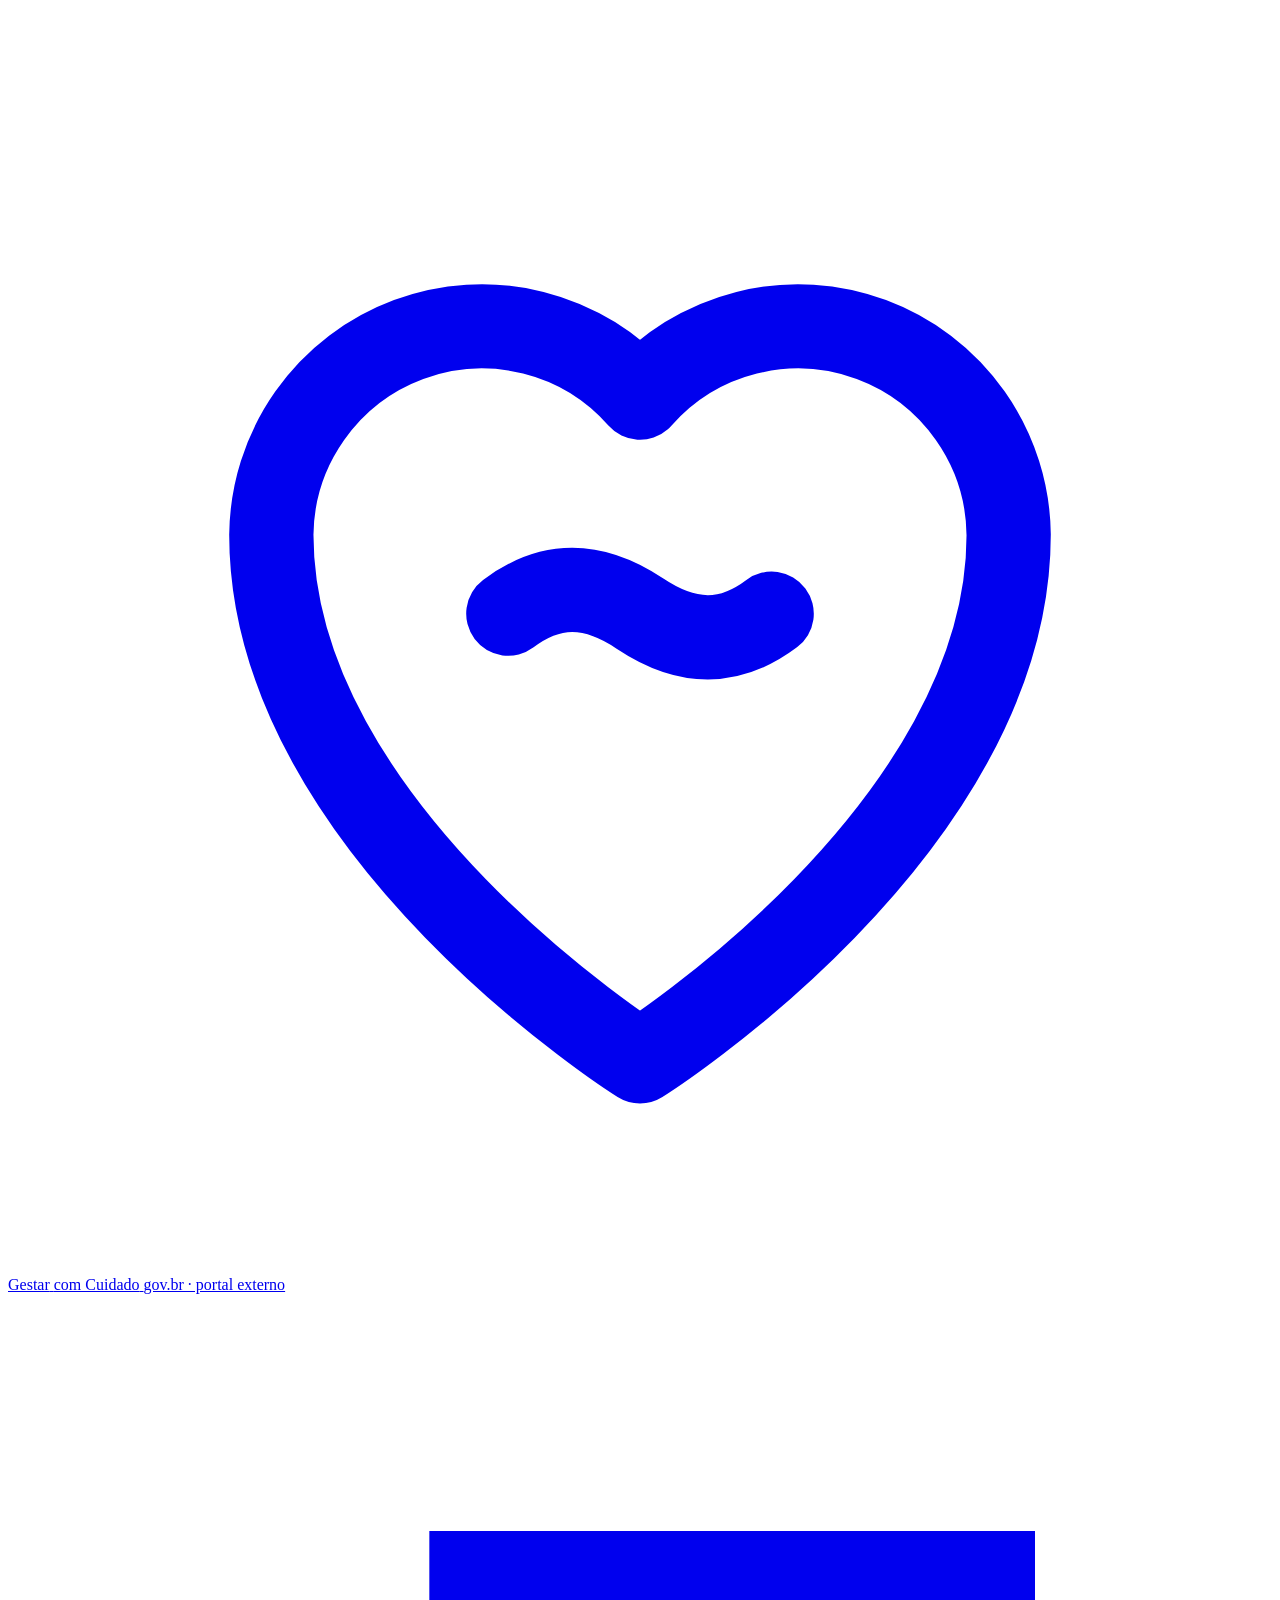
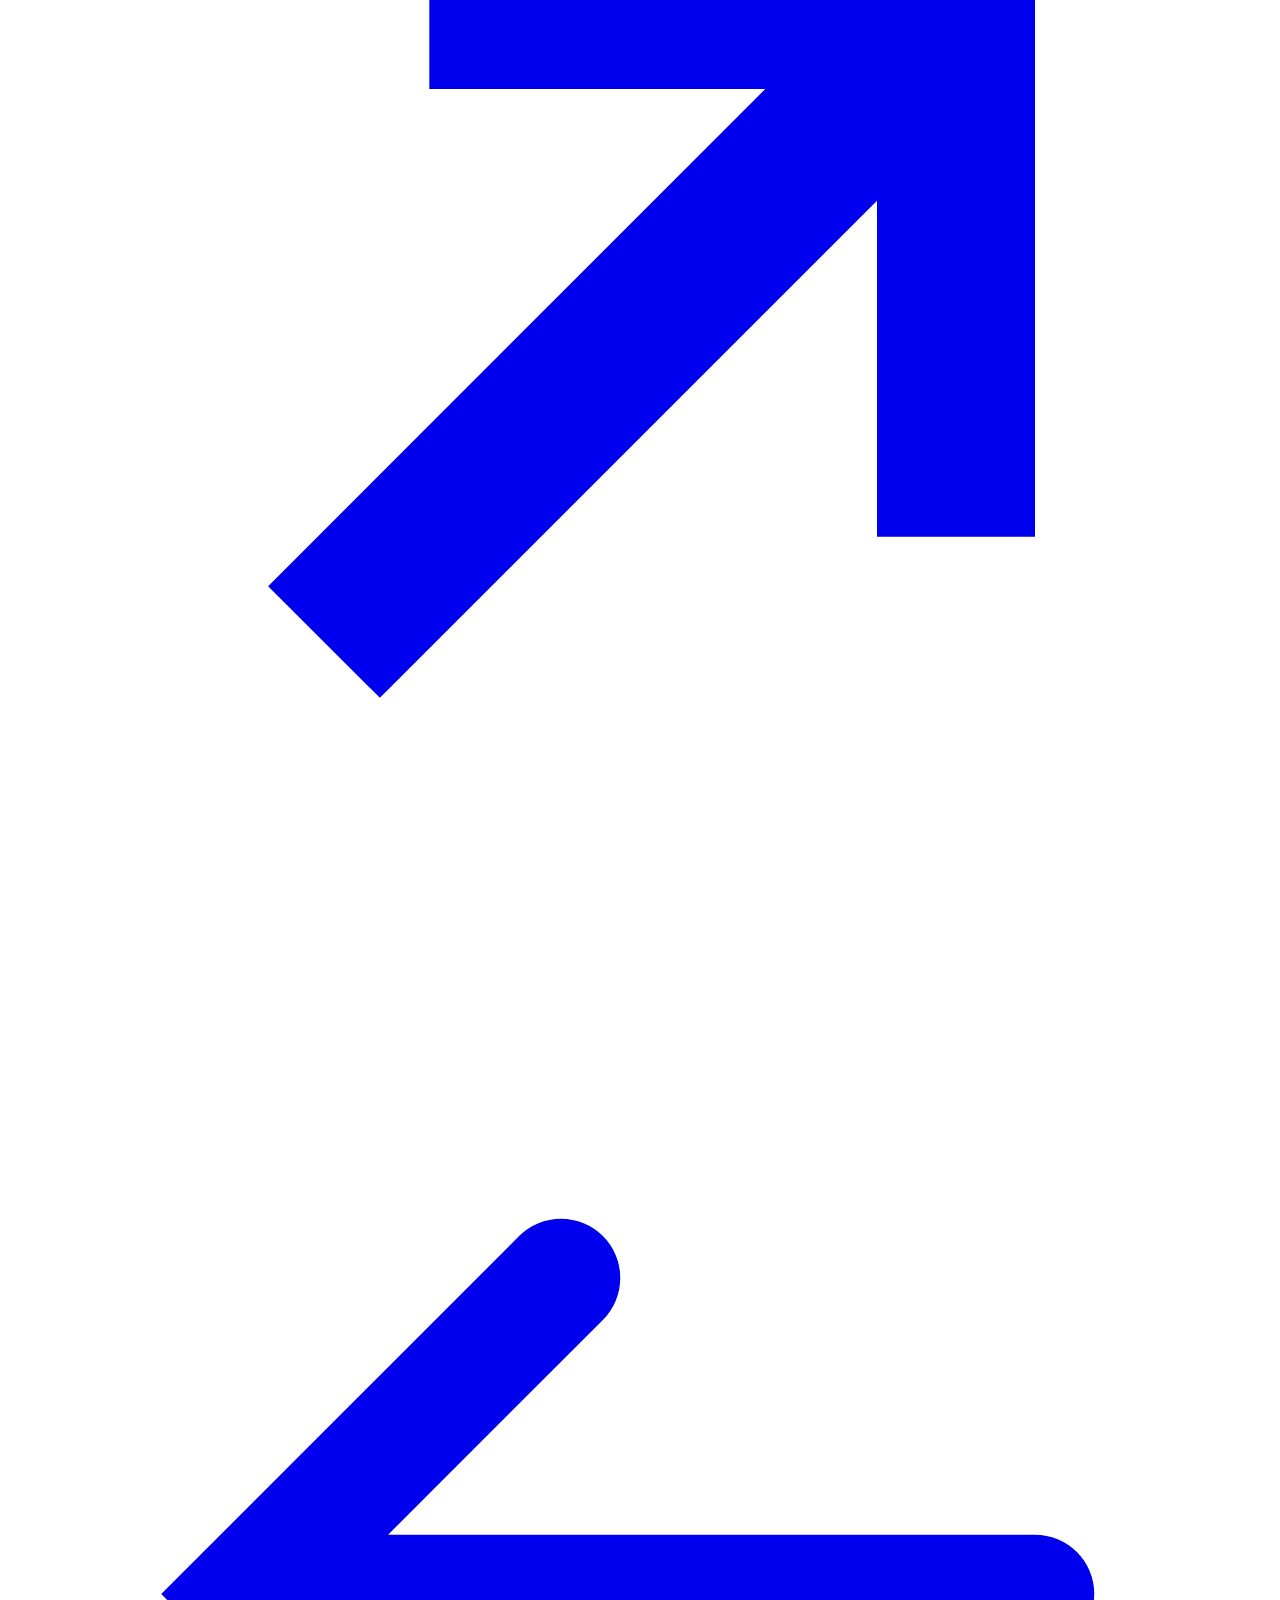
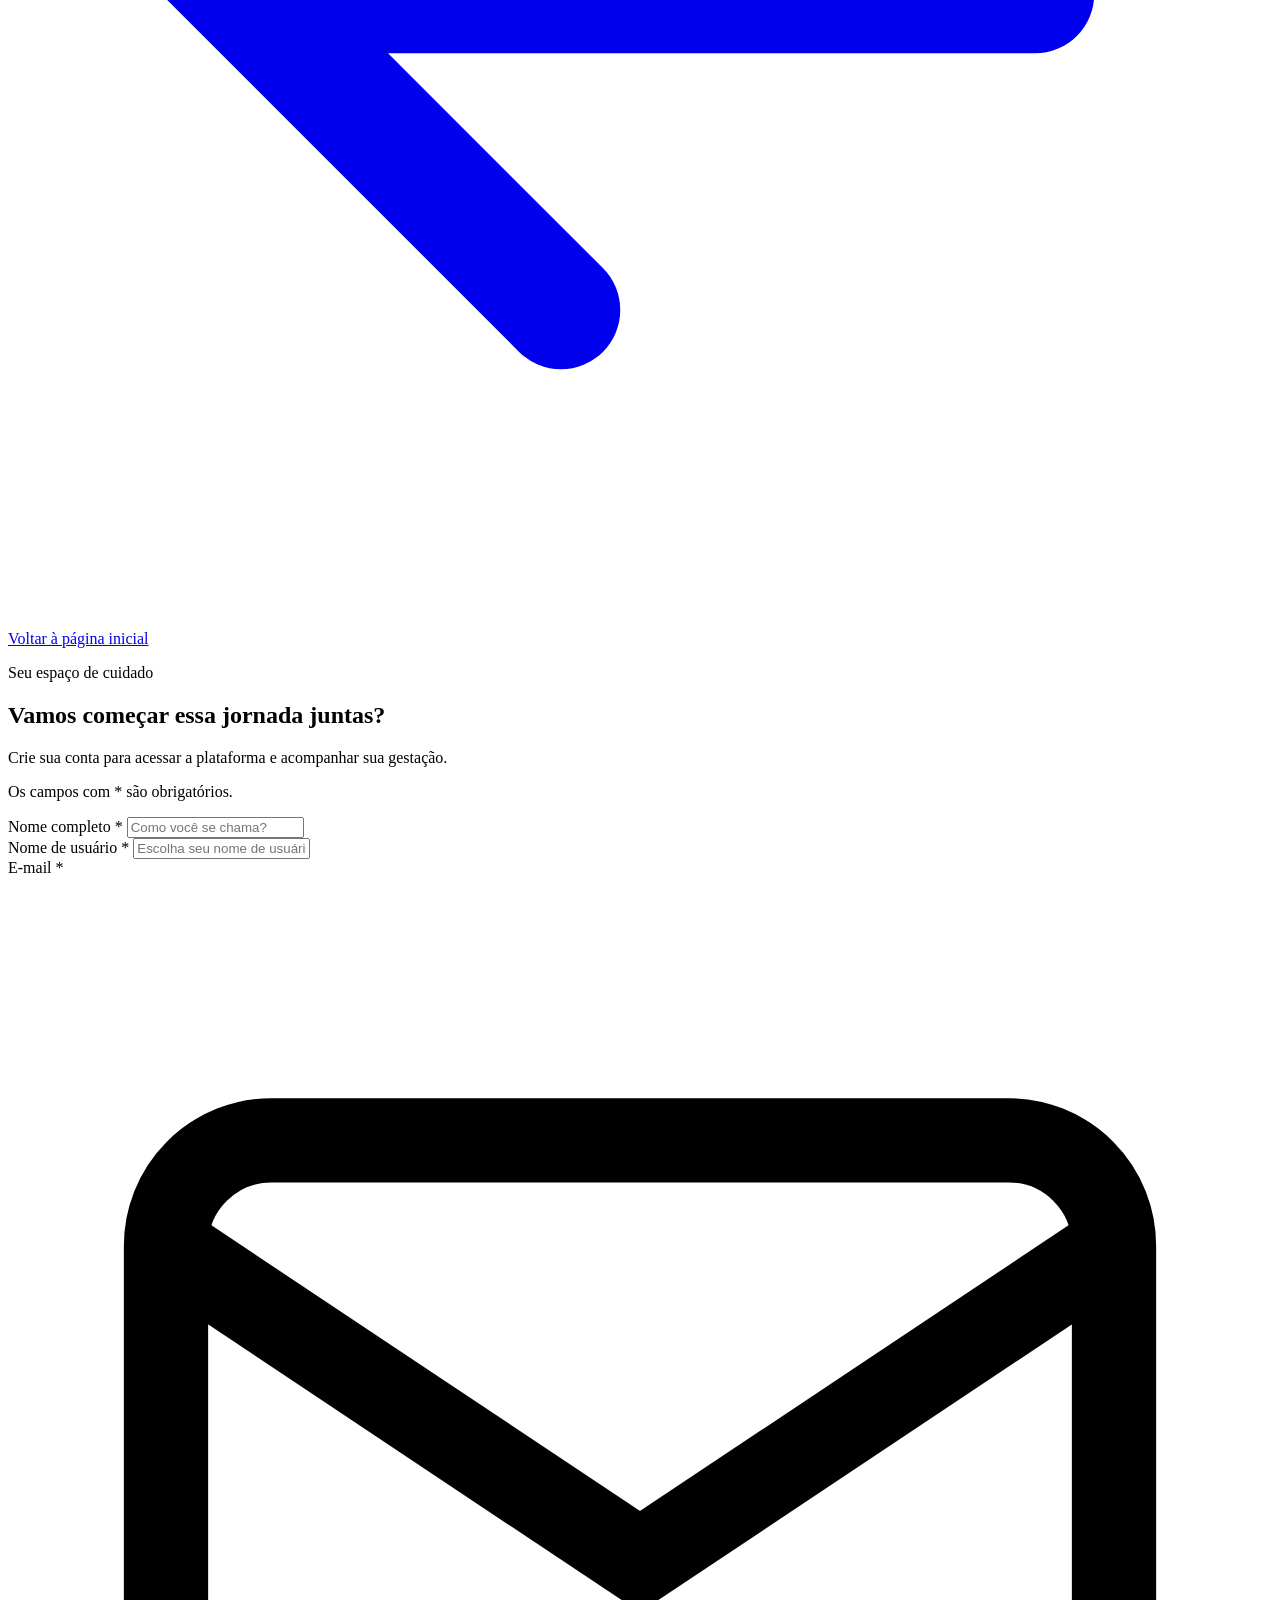
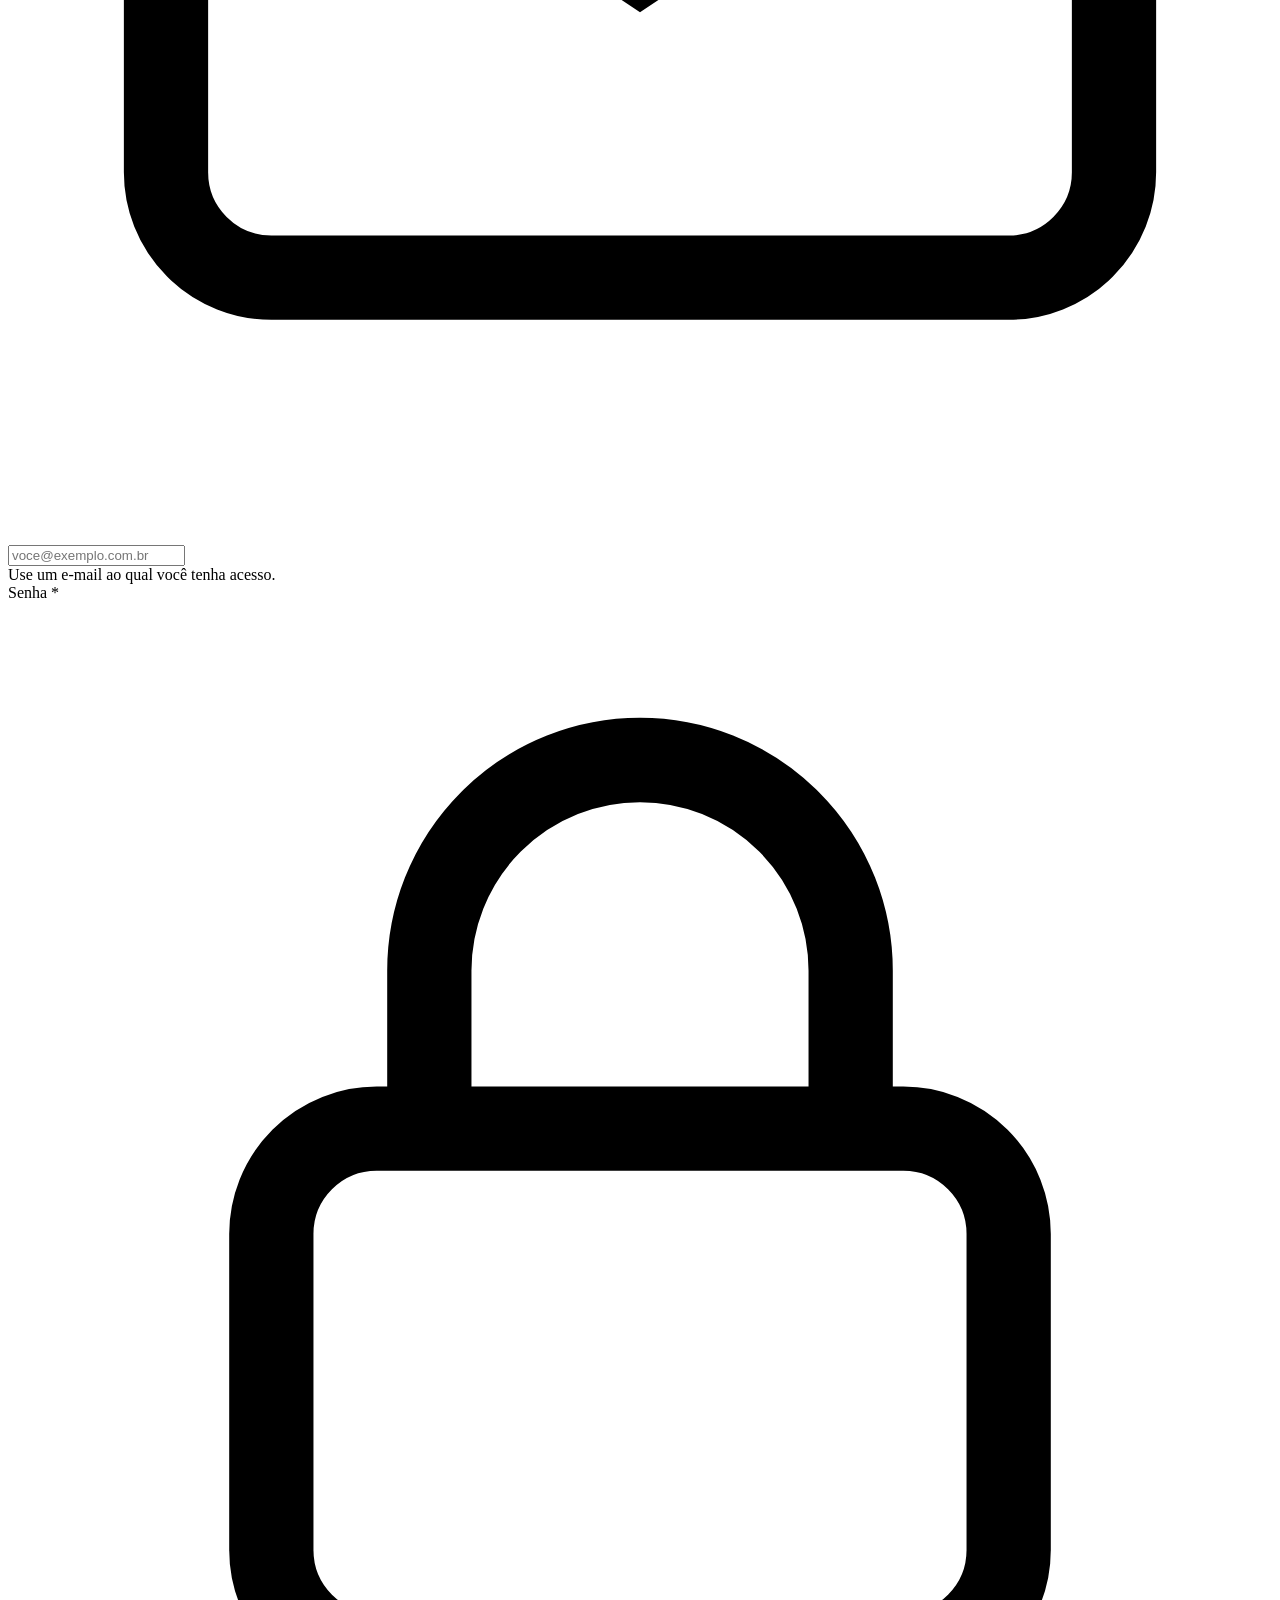
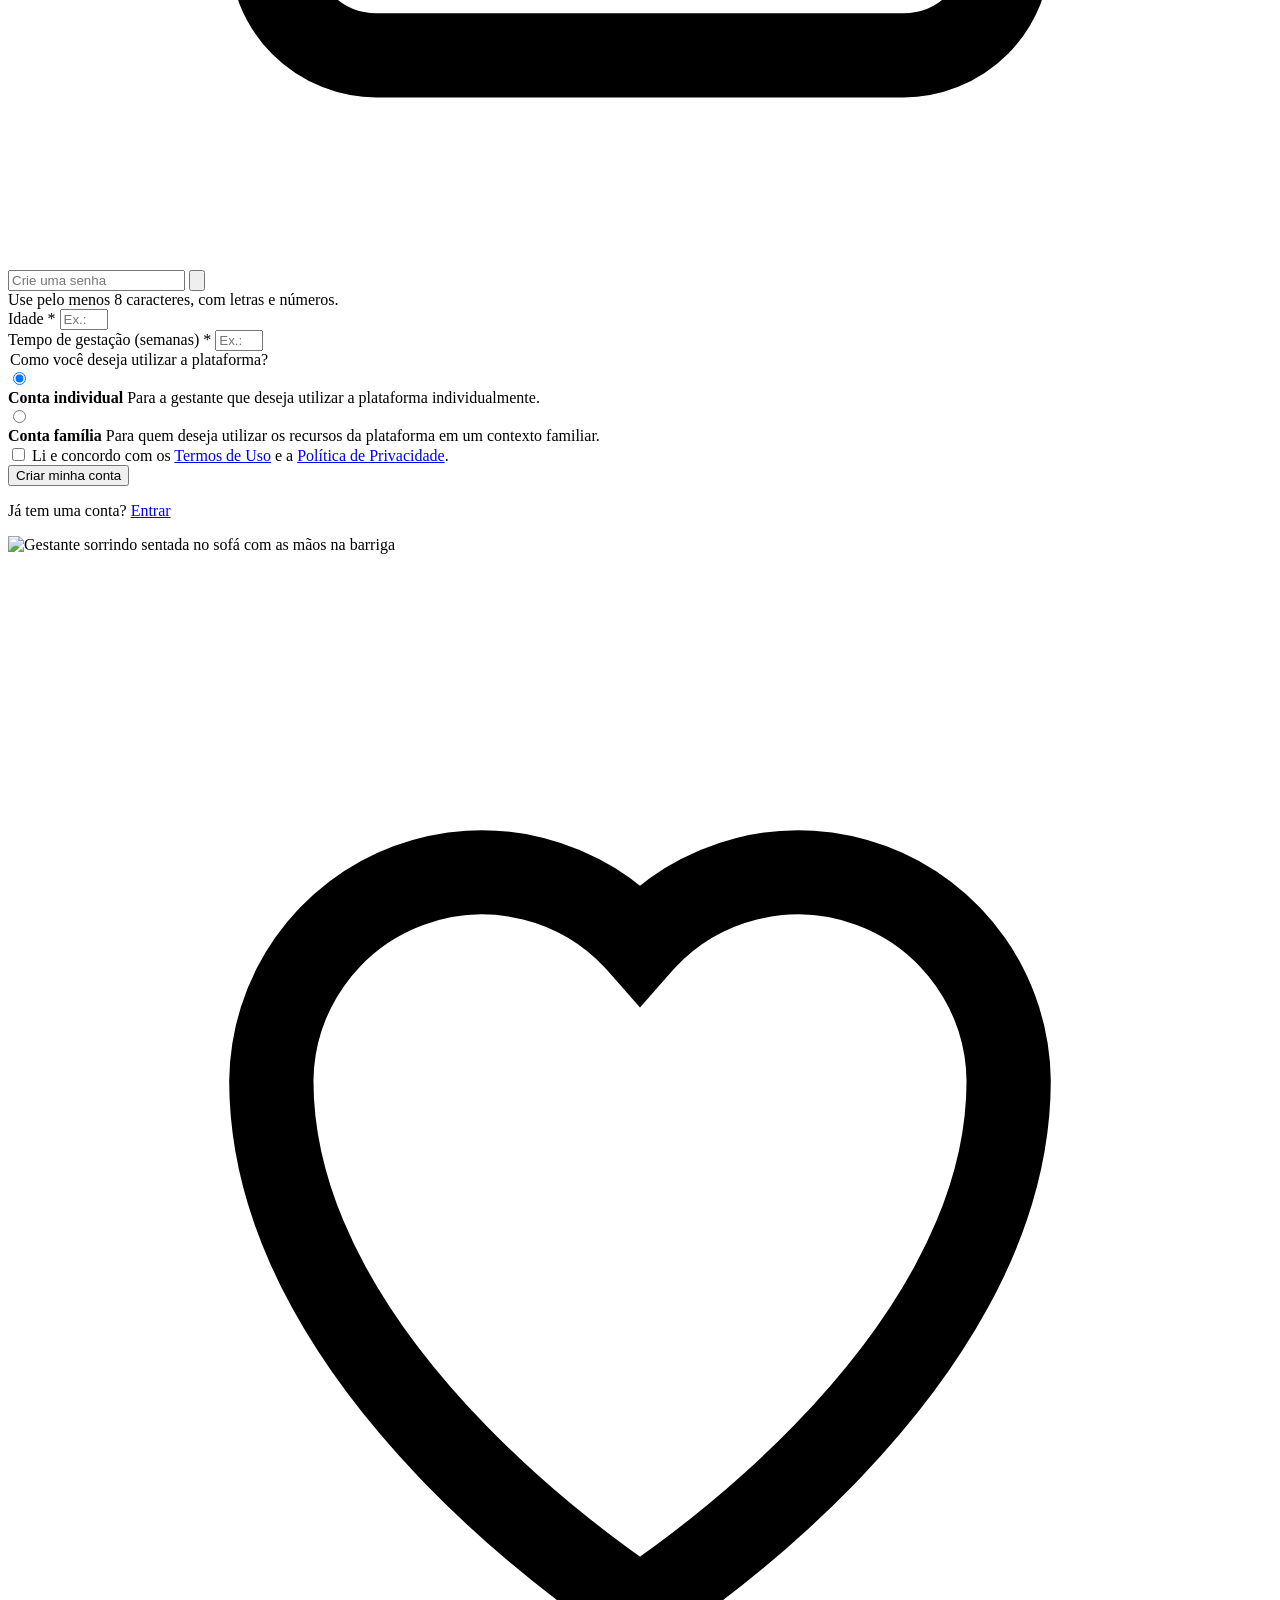
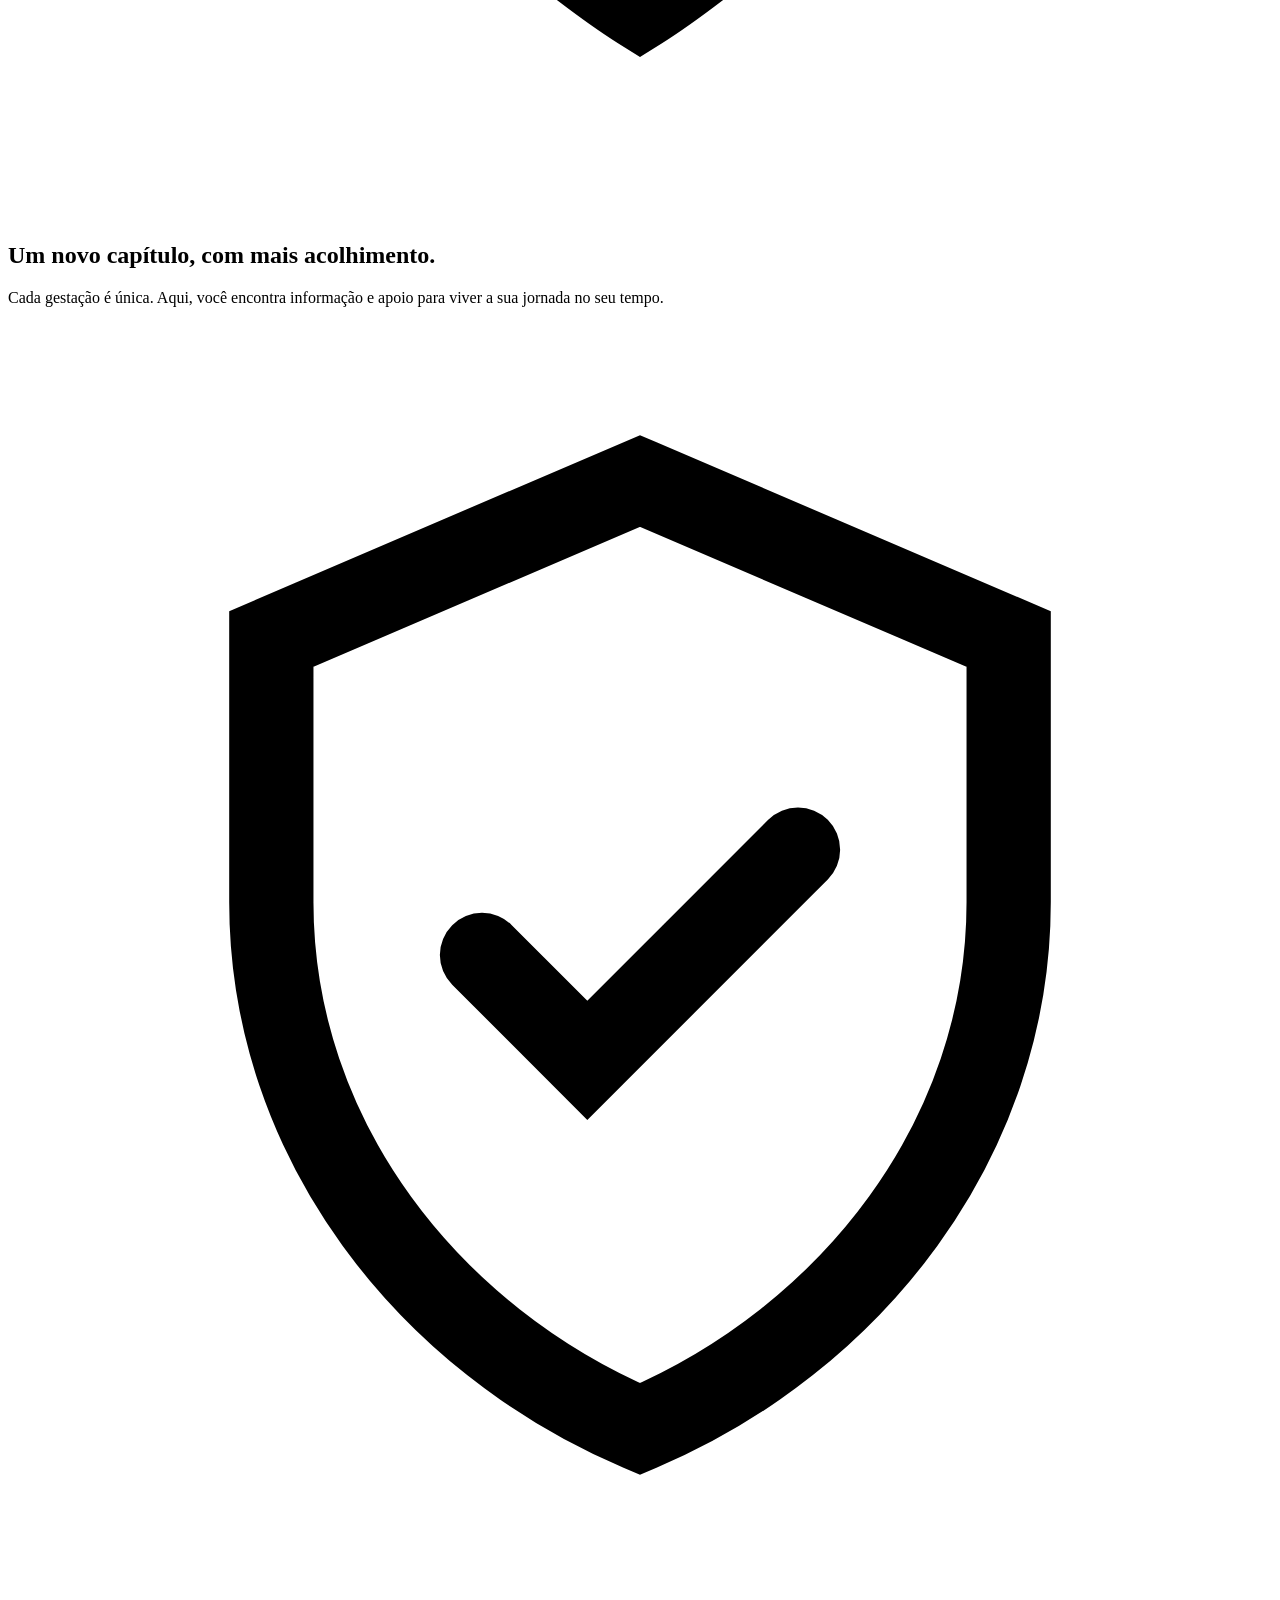
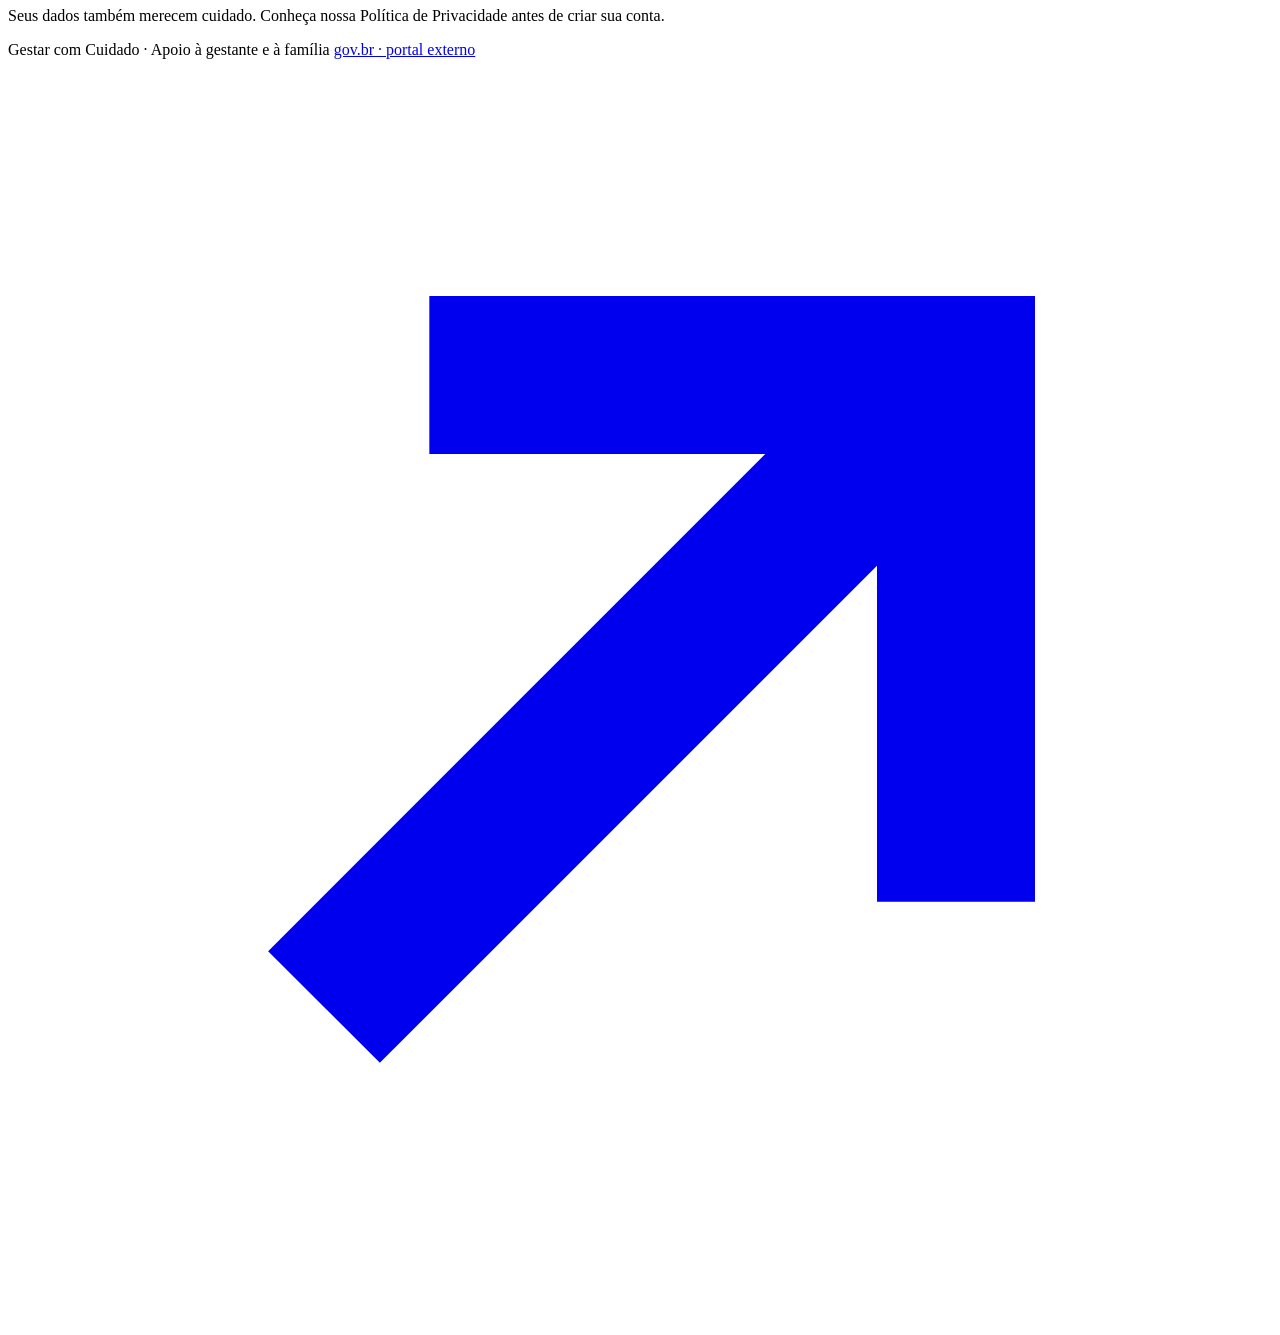
==== frontend/cadastro.html @ 8e972417 "html e js inicio" ====
<!DOCTYPE html>
<html lang="pt-BR">
<head>
  <meta charset="UTF-8" />
  <meta name="viewport" content="width=device-width, initial-scale=1.0" />
  <title>Criar conta — Gestar com Cuidado</title>
  <link rel="preconnect" href="https://fonts.googleapis.com" />
  <link rel="preconnect" href="https://fonts.gstatic.com" crossorigin />
  <link href="https://fonts.googleapis.com/css2?family=Inter:wght@400;500;600;700&family=Poppins:wght@400;500;600&display=swap" rel="stylesheet" />
  <link rel="stylesheet" href="styles.css" />
</head>
<body>

  <header class="header">
    <div class="container header__inner">
      <a href="index.html" class="logo" aria-label="Gestar com Cuidado — página inicial">
        <span class="logo__icone">
          <svg viewBox="0 0 24 24" fill="none" stroke="currentColor" stroke-width="1.6" stroke-linecap="round" stroke-linejoin="round" aria-hidden="true"><path d="M12 20s-7-4.4-7-10a4 4 0 0 1 7-2.6A4 4 0 0 1 19 10c0 5.6-7 10-7 10z"/><path d="M9.5 11.5c.8-.6 1.6-.6 2.5 0s1.7.6 2.5 0"/></svg>
        </span>
        <span class="logo__texto">
          <span class="logo__nome">Gestar</span>
          <span class="logo__sub">com Cuidado</span>
        </span>
      </a>
      <a href="https://www.gov.br" class="link-externo" target="_blank" rel="noopener">
        gov.br · portal externo
        <svg viewBox="0 0 12 12" fill="none" stroke="currentColor" stroke-width="1.5" aria-hidden="true"><path d="M3 9l6-6M4 3h5v5"/></svg>
      </a>
    </div>
  </header>

  <main class="auth">
    <div class="container">
      <a href="index.html" class="voltar">
        <svg viewBox="0 0 16 16" fill="none" stroke="currentColor" stroke-width="1.5" stroke-linecap="round" aria-hidden="true"><path d="M13 8H3M7 4L3 8l4 4"/></svg>
        Voltar à página inicial
      </a>

      <section class="card card--cadastro" aria-labelledby="titulo-cadastro">
        <div>
          <p class="eyebrow-simples">Seu espaço de cuidado</p>
          <h1 id="titulo-cadastro" class="titulo">Vamos começar essa jornada juntas?</h1>
          <p class="subtitulo">Crie sua conta para acessar a plataforma e acompanhar sua gestação.</p>
          <p class="obrigatorios">Os campos com * são obrigatórios.</p>

          <form id="form-cadastro" class="form" novalidate>
            <div class="aviso" role="status" hidden></div>

            <div class="campo">
              <label for="nome">Nome completo *</label>
              <input class="input" id="nome" name="nome" type="text" placeholder="Como você se chama?" autocomplete="name" required />
              <span class="erro-msg" aria-live="polite"></span>
            </div>

            <div class="campo">
              <label for="usuario">Nome de usuário *</label>
              <input class="input" id="usuario" name="usuario" type="text" placeholder="Escolha seu nome de usuário" autocomplete="username" required />
              <span class="erro-msg" aria-live="polite"></span>
            </div>

            <div class="campo">
              <label for="email">E-mail *</label>
              <div class="campo__entrada">
                <svg viewBox="0 0 24 24" fill="none" stroke="currentColor" stroke-width="1.6" aria-hidden="true"><rect x="3" y="5" width="18" height="14" rx="2"/><path d="M3 7l9 6 9-6"/></svg>
                <input class="input input--campo input--icone" id="email" name="email" type="email" placeholder="voce@exemplo.com.br" autocomplete="email" required aria-describedby="dica-email" />
              </div>
              <span class="dica" id="dica-email">Use um e-mail ao qual você tenha acesso.</span>
              <span class="erro-msg" aria-live="polite"></span>
            </div>

            <div class="campo">
              <label for="senha">Senha *</label>
              <div class="campo__entrada">
                <svg viewBox="0 0 24 24" fill="none" stroke="currentColor" stroke-width="1.6" aria-hidden="true"><rect x="5" y="10" width="14" height="10" rx="2"/><path d="M8 10V7a4 4 0 0 1 8 0v3"/></svg>
                <input class="input input--campo input--icone input--olho" id="senha" name="senha" type="password" placeholder="Crie uma senha" autocomplete="new-password" required aria-describedby="dica-senha" />
                <button type="button" class="btn-olho" data-alternar-senha="senha" aria-label="Mostrar senha">
                  <svg viewBox="0 0 24 24" fill="none" stroke="currentColor" stroke-width="1.6" aria-hidden="true"><path d="M2 12s3.5-7 10-7 10 7 10 7-3.5 7-10 7S2 12 2 12z"/><circle cx="12" cy="12" r="3"/></svg>
                </button>
              </div>
              <span class="dica" id="dica-senha">Use pelo menos 8 caracteres, com letras e números.</span>
              <span class="erro-msg" aria-live="polite"></span>
            </div>

            <div class="linha-2">
              <div class="campo">
                <label for="idade">Idade *</label>
                <input class="input" id="idade" name="idade" type="number" inputmode="numeric" min="10" max="60" placeholder="Ex.: 28" required />
                <span class="erro-msg" aria-live="polite"></span>
              </div>
              <div class="campo">
                <label for="semanas">Tempo de gestação (semanas) *</label>
                <input class="input" id="semanas" name="semanas" type="number" inputmode="numeric" min="1" max="42" placeholder="Ex.: 20" required />
                <span class="erro-msg" aria-live="polite"></span>
              </div>
            </div>

            <fieldset style="border:0;padding:0;margin:0">
              <legend class="grupo-titulo">Como você deseja utilizar a plataforma?</legend>
              <div class="opcoes">
                <label class="opcao">
                  <input type="radio" name="tipoConta" value="individual" checked />
                  <div>
                    <strong>Conta individual</strong>
                    <span>Para a gestante que deseja utilizar a plataforma individualmente.</span>
                  </div>
                </label>
                <label class="opcao">
                  <input type="radio" name="tipoConta" value="familia" />
                  <div>
                    <strong>Conta família</strong>
                    <span>Para quem deseja utilizar os recursos da plataforma em um contexto familiar.</span>
                  </div>
                </label>
              </div>
            </fieldset>

            <div class="campo">
              <label class="check" id="check-termos">
                <input type="checkbox" name="termos" id="termos" required />
                <span>Li e concordo com os <a href="#">Termos de Uso</a> e a <a href="#">Política de Privacidade</a>.</span>
              </label>
              <span class="erro-msg" aria-live="polite"></span>
            </div>

            <button type="submit" class="btn btn--primario btn--bloco">Criar minha conta</button>

            <p class="rodape-form">Já tem uma conta? <a href="login.html">Entrar</a></p>
          </form>
        </div>

        <aside class="lateral">
          <div class="lateral__foto">
            <img class="foto" src="assets/gestante.jpg" alt="Gestante sorrindo sentada no sofá com as mãos na barriga" />
          </div>
          <div class="lateral__conteudo">
            <svg viewBox="0 0 24 24" fill="none" stroke="currentColor" stroke-width="1.6" aria-hidden="true"><path d="M12 20s-7-4.4-7-10a4 4 0 0 1 7-2.6A4 4 0 0 1 19 10c0 5.6-7 10-7 10z"/></svg>
            <h2>Um novo capítulo, com mais acolhimento.</h2>
            <p>Cada gestação é única. Aqui, você encontra informação e apoio para viver a sua jornada no seu tempo.</p>
            <div class="lateral__divisor"></div>
            <div class="lateral__privacidade">
              <svg viewBox="0 0 24 24" fill="none" stroke="currentColor" stroke-width="1.6" stroke-linecap="round" aria-hidden="true"><path d="M12 3l7 3v5c0 4.5-3 8.3-7 10-4-1.7-7-5.5-7-10V6l7-3z"/><path d="M9 12l2 2 4-4"/></svg>
              <p>Seus dados também merecem cuidado. Conheça nossa Política de Privacidade antes de criar sua conta.</p>
            </div>
          </div>
        </aside>
      </section>
    </div>
  </main>

  <footer class="footer">
    <div class="container footer__simples">
      <span>Gestar com Cuidado · Apoio à gestante e à família</span>
      <a href="https://www.gov.br" class="link-externo" target="_blank" rel="noopener">
        gov.br · portal externo
        <svg viewBox="0 0 12 12" fill="none" stroke="currentColor" stroke-width="1.5" aria-hidden="true"><path d="M3 9l6-6M4 3h5v5"/></svg>
      </a>
    </div>
  </footer>

  <script src="js/comum.js"></script>
  <script src="js/cadastro.js"></script>
</body>
</html>
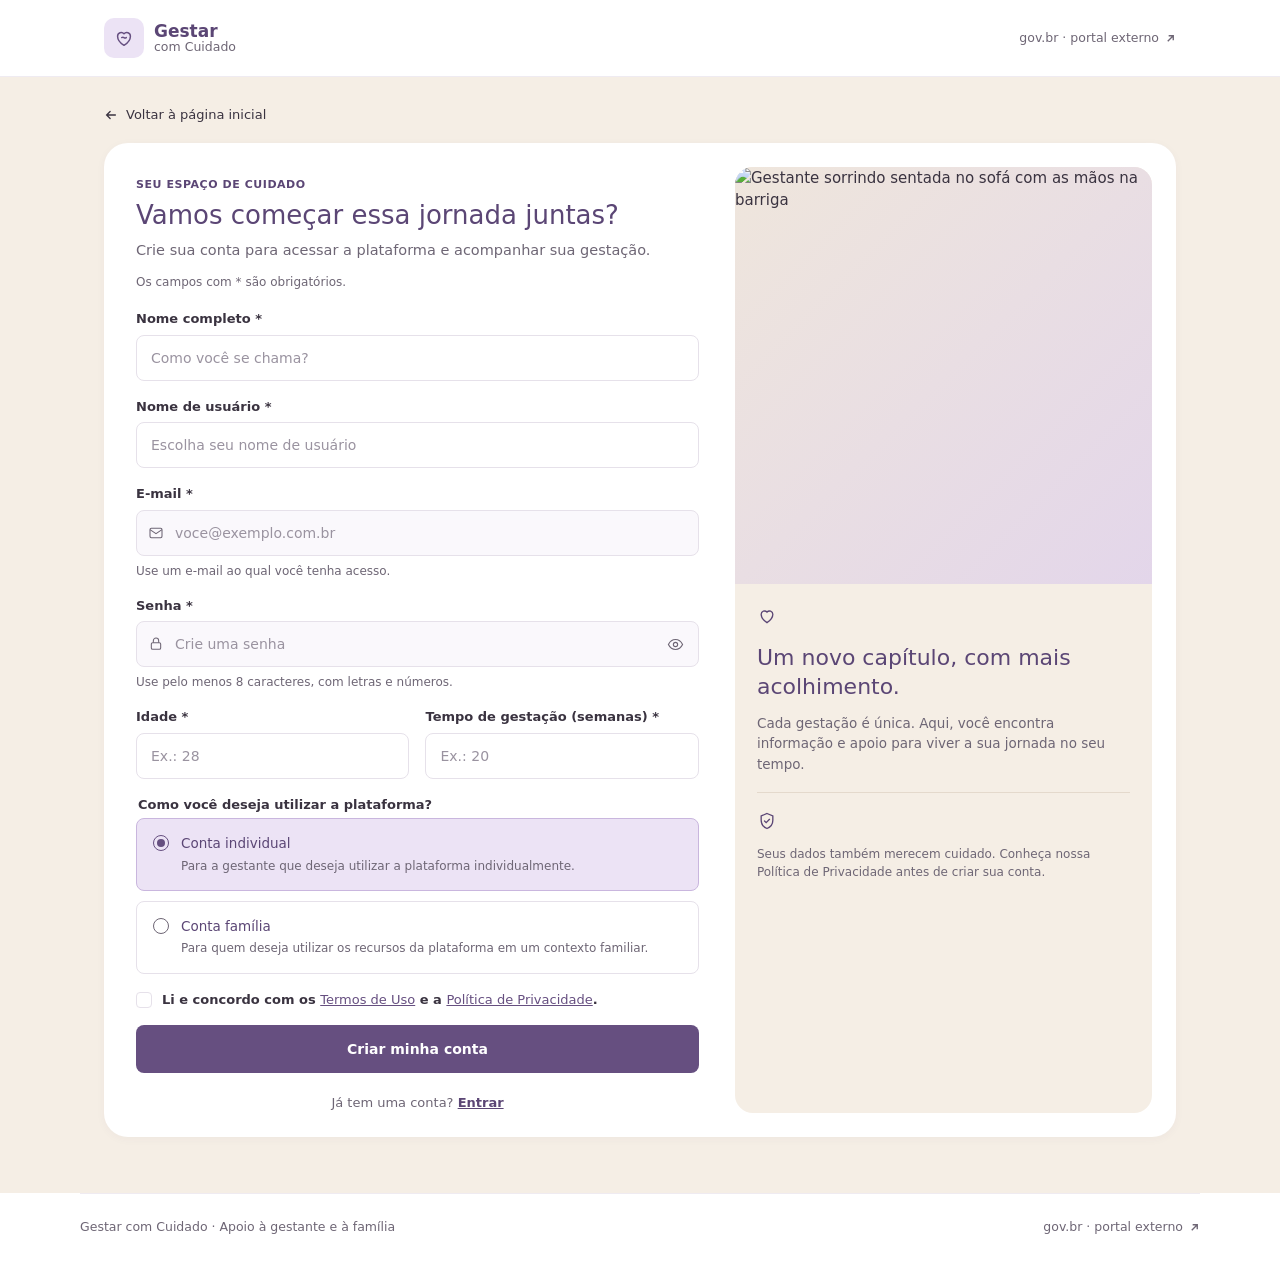
==== commit 563adc46: "css linkados" ====
--- a/frontend/cadastro.html
+++ b/frontend/cadastro.html
@@ -7,7 +7,7 @@
   <link rel="preconnect" href="https://fonts.googleapis.com" />
   <link rel="preconnect" href="https://fonts.gstatic.com" crossorigin />
   <link href="https://fonts.googleapis.com/css2?family=Inter:wght@400;500;600;700&family=Poppins:wght@400;500;600&display=swap" rel="stylesheet" />
-  <link rel="stylesheet" href="styles.css" />
+  <link rel="stylesheet" href="./assets/css/global.css" />
 </head>
 <body>
 
--- a/frontend/assets/css/global.css
+++ b/frontend/assets/css/global.css
@@ -0,0 +1,397 @@
+/* =========================================================
+   Gestar com Cuidado — estilos globais
+   ========================================================= */
+
+:root {
+  --roxo: #664f80;
+  --roxo-escuro: #533f6b;
+  --roxo-texto: #5b4675;
+  --lilas: #ece3f5;
+  --lilas-borda: #c9b6de;
+  --bege: #f5eee5;
+  --bege-claro: #f9f7f3;
+  --branco: #ffffff;
+  --campo: #faf8fc;
+  --borda: #e6e1ea;
+  --texto: #3a3340;
+  --texto-suave: #6e6675;
+  --erro: #b3405a;
+  --sucesso: #3f7d5c;
+
+  --raio-sm: 8px;
+  --raio: 12px;
+  --raio-lg: 24px;
+  --sombra: 0 6px 24px rgba(80, 60, 100, 0.08);
+
+  --fonte-titulo: "Poppins", system-ui, sans-serif;
+  --fonte-texto: "Inter", system-ui, sans-serif;
+}
+
+*,
+*::before,
+*::after { box-sizing: border-box; }
+
+html { scroll-behavior: smooth; }
+
+body {
+  margin: 0;
+  font-family: var(--fonte-texto);
+  font-size: 15px;
+  line-height: 1.5;
+  color: var(--texto);
+  background: var(--branco);
+  min-height: 100vh;
+  display: flex;
+  flex-direction: column;
+}
+
+img { max-width: 100%; display: block; }
+a { color: var(--roxo); }
+button { font: inherit; cursor: pointer; }
+
+.container {
+  width: 100%;
+  max-width: 1120px;
+  margin: 0 auto;
+  padding: 0 24px;
+}
+
+.sr-only {
+  position: absolute; width: 1px; height: 1px; padding: 0; margin: -1px;
+  overflow: hidden; clip: rect(0 0 0 0); white-space: nowrap; border: 0;
+}
+
+:focus-visible {
+  outline: 3px solid var(--lilas-borda);
+  outline-offset: 2px;
+}
+
+/* ---------- Logo ---------- */
+.logo {
+  display: inline-flex;
+  align-items: center;
+  gap: 10px;
+  text-decoration: none;
+  color: var(--roxo-texto);
+}
+.logo__icone {
+  width: 40px; height: 40px;
+  border-radius: 10px;
+  background: var(--lilas);
+  display: grid; place-items: center;
+  color: var(--roxo);
+  flex-shrink: 0;
+}
+.logo__icone svg { width: 22px; height: 22px; }
+.logo__texto { display: flex; flex-direction: column; line-height: 1.1; }
+.logo__nome { font-family: var(--fonte-titulo); font-weight: 600; font-size: 17px; }
+.logo__sub { font-size: 12.5px; color: var(--texto-suave); }
+
+/* ---------- Header ---------- */
+.header { background: var(--branco); border-bottom: 1px solid #efebf1; }
+.header__inner {
+  display: flex; align-items: center; justify-content: space-between;
+  height: 76px; gap: 16px;
+}
+.header__nav { display: flex; align-items: center; gap: 24px; }
+
+.link-externo {
+  display: inline-flex; align-items: center; gap: 6px;
+  font-size: 12.5px; color: var(--texto-suave); text-decoration: none;
+}
+.link-externo:hover { color: var(--roxo); }
+.link-externo svg { width: 11px; height: 11px; }
+
+.link-nav {
+  font-size: 14px; font-weight: 600; color: var(--roxo-texto); text-decoration: none;
+}
+.link-nav:hover { text-decoration: underline; }
+
+/* ---------- Botões ---------- */
+.btn {
+  display: inline-flex; align-items: center; justify-content: center; gap: 8px;
+  height: 44px; padding: 0 22px;
+  border-radius: var(--raio-sm);
+  font-size: 14px; font-weight: 600;
+  text-decoration: none;
+  border: 1px solid transparent;
+  transition: background .2s, border-color .2s, transform .1s;
+}
+.btn:active { transform: translateY(1px); }
+.btn--primario { background: var(--roxo); color: var(--branco); }
+.btn--primario:hover { background: var(--roxo-escuro); }
+.btn--secundario { background: var(--branco); color: var(--roxo-texto); border-color: var(--borda); }
+.btn--secundario:hover { border-color: var(--lilas-borda); background: var(--campo); }
+.btn--bloco { width: 100%; height: 48px; }
+.btn[disabled] { opacity: .7; cursor: wait; }
+
+/* ---------- Footer ---------- */
+.footer { margin-top: auto; background: var(--branco); }
+.footer__simples {
+  display: flex; justify-content: space-between; align-items: center; gap: 16px;
+  padding: 24px 0; font-size: 12.5px; color: var(--texto-suave);
+  border-top: 1px solid #efebf1;
+}
+.footer__topo {
+  display: flex; align-items: flex-start; gap: 64px; flex-wrap: wrap;
+  padding: 28px 0 20px;
+}
+.footer__marca p { margin: 10px 0 0; font-size: 13px; color: var(--texto-suave); max-width: 220px; }
+.footer__links { display: flex; gap: 32px; flex-wrap: wrap; padding-top: 14px; }
+.footer__links a { font-size: 13px; color: var(--texto); text-decoration: none; }
+.footer__links a:hover { color: var(--roxo); text-decoration: underline; }
+.footer .logo__icone { width: 32px; height: 32px; }
+.footer .logo__icone svg { width: 18px; height: 18px; }
+.footer .logo__nome { font-size: 15px; }
+
+/* =========================================================
+   Página inicial
+   ========================================================= */
+.hero { background: var(--bege-claro); padding: 56px 0 40px; overflow: hidden; }
+.hero__grid {
+  display: grid; grid-template-columns: 1.15fr 1fr; gap: 48px; align-items: center;
+}
+.eyebrow {
+  display: inline-flex; align-items: center; gap: 12px;
+  font-size: 11.5px; font-weight: 700; letter-spacing: .06em; text-transform: uppercase;
+  color: var(--roxo-texto); margin-bottom: 14px;
+}
+.eyebrow::before { content: ""; width: 28px; height: 2px; background: var(--lilas-borda); }
+.hero h1 {
+  font-family: var(--fonte-titulo); font-weight: 500;
+  font-size: clamp(32px, 4.2vw, 44px); line-height: 1.2;
+  color: var(--roxo-texto); margin: 0 0 18px;
+}
+.hero__texto { font-size: 16px; color: var(--texto-suave); margin: 0 0 28px; max-width: 520px; }
+.hero__acoes { display: flex; gap: 12px; flex-wrap: wrap; }
+
+.hero__visual { position: relative; padding-bottom: 28px; }
+.hero__visual::before {
+  content: ""; position: absolute; right: -40px; top: -20px;
+  width: 320px; height: 320px; border-radius: 50%;
+  background: var(--lilas); opacity: .7; z-index: 0;
+}
+.hero__foto {
+  position: relative; z-index: 1;
+  aspect-ratio: 4 / 3.3;
+  border-radius: 28px;
+  overflow: hidden;
+  box-shadow: var(--sombra);
+}
+.hero__selo {
+  position: absolute; z-index: 2; left: 12px; right: 12px; bottom: 0;
+  display: flex; align-items: center; gap: 12px;
+  background: var(--branco); border-radius: var(--raio);
+  padding: 12px 16px; box-shadow: var(--sombra);
+}
+.hero__selo strong { display: block; font-family: var(--fonte-titulo); font-weight: 500; color: var(--roxo-texto); font-size: 14.5px; }
+.hero__selo span { font-size: 12px; color: var(--texto-suave); }
+
+.frase {
+  display: flex; align-items: center; justify-content: center; gap: 8px;
+  font-size: 13px; color: var(--texto-suave); margin: 40px 0 0;
+}
+.frase svg { width: 16px; height: 16px; color: var(--roxo); }
+
+.recursos { background: var(--bege); padding: 40px 0 48px; }
+.recursos h2 {
+  font-family: var(--fonte-titulo); font-weight: 500; font-size: 26px;
+  color: var(--roxo-texto); margin: 0 0 22px;
+}
+.recursos__grid { display: grid; grid-template-columns: repeat(3, 1fr); gap: 20px; }
+.card-recurso {
+  background: var(--branco); border: 1px solid var(--borda); border-radius: var(--raio);
+  padding: 22px 22px 28px; transition: box-shadow .2s, transform .2s;
+}
+.card-recurso:hover { box-shadow: var(--sombra); transform: translateY(-2px); }
+.card-recurso h3 {
+  font-family: var(--fonte-titulo); font-weight: 500; font-size: 17px;
+  color: var(--roxo-texto); margin: 16px 0 8px;
+}
+.card-recurso p { margin: 0; font-size: 13.5px; color: var(--texto-suave); }
+
+/* Ícone em caixinha lilás */
+.icone-caixa {
+  width: 36px; height: 36px; border-radius: 9px;
+  background: var(--lilas); color: var(--roxo);
+  display: grid; place-items: center; flex-shrink: 0;
+}
+.icone-caixa svg { width: 18px; height: 18px; }
+
+/* Foto com fallback (caso a imagem não exista) */
+.foto {
+  width: 100%; height: 100%; object-fit: cover;
+  background: linear-gradient(135deg, #efe6dc, #e3d6ea);
+}
+
+/* =========================================================
+   Login / Cadastro
+   ========================================================= */
+.auth { flex: 1; background: var(--bege); padding: 28px 0 56px; }
+.voltar {
+  display: inline-flex; align-items: center; gap: 8px;
+  font-size: 13px; color: var(--texto); text-decoration: none; margin-bottom: 18px;
+}
+.voltar:hover { color: var(--roxo); }
+.voltar svg { width: 14px; height: 14px; }
+
+.card {
+  background: var(--branco); border-radius: var(--raio-lg);
+  box-shadow: 0 2px 10px rgba(80, 60, 100, 0.04);
+}
+
+/* Login */
+.auth--login .auth__centro { max-width: 460px; margin: 0 auto; padding-top: 20px; }
+.card--login { padding: 28px 28px 30px; }
+.card--login__topo { display: flex; justify-content: space-between; align-items: flex-start; margin-bottom: 20px; }
+.avatar { width: 56px; height: 56px; border-radius: 50%; overflow: hidden; }
+
+.titulo {
+  font-family: var(--fonte-titulo); font-weight: 500;
+  font-size: 26px; line-height: 1.25; color: var(--roxo-texto); margin: 0 0 8px;
+}
+.subtitulo { margin: 0 0 22px; color: var(--texto-suave); font-size: 14.5px; }
+
+/* Cadastro */
+.card--cadastro {
+  display: grid; grid-template-columns: 1.35fr 1fr; gap: 36px;
+  padding: 24px 24px 24px 32px;
+}
+.card--cadastro .eyebrow-simples {
+  font-size: 11px; font-weight: 700; letter-spacing: .05em; text-transform: uppercase;
+  color: var(--roxo-texto); margin: 10px 0 6px;
+}
+.obrigatorios { font-size: 12px; color: var(--texto-suave); margin: -10px 0 18px; }
+
+.lateral {
+  background: var(--bege); border-radius: 18px; overflow: hidden;
+  display: flex; flex-direction: column;
+}
+.lateral__foto { aspect-ratio: 1 / 1; }
+.lateral__conteudo { padding: 22px 22px 26px; color: var(--roxo-texto); }
+.lateral__conteudo svg { width: 20px; height: 20px; }
+.lateral__conteudo h2 {
+  font-family: var(--fonte-titulo); font-weight: 500; font-size: 22px; line-height: 1.3;
+  margin: 12px 0 12px;
+}
+.lateral__conteudo p { font-size: 13.5px; color: var(--texto-suave); margin: 0; }
+.lateral__divisor { height: 1px; background: #e4d9cc; margin: 18px 0; }
+.lateral__privacidade p { font-size: 12px; margin-top: 8px; }
+
+/* ---------- Formulários ---------- */
+.form { display: flex; flex-direction: column; gap: 16px; }
+.campo { display: flex; flex-direction: column; gap: 6px; }
+.campo label, .grupo-titulo {
+  font-size: 13px; font-weight: 600; color: var(--texto);
+}
+.campo__entrada { position: relative; display: flex; align-items: center; }
+.campo__entrada > svg {
+  position: absolute; left: 12px; width: 16px; height: 16px; color: var(--texto-suave); pointer-events: none;
+}
+.input {
+  width: 100%; height: 46px; padding: 0 14px;
+  border: 1px solid var(--borda); border-radius: var(--raio-sm);
+  background: var(--branco); color: var(--texto);
+  font: inherit; font-size: 14px;
+  transition: border-color .2s, box-shadow .2s, background .2s;
+}
+.input--campo { background: var(--campo); }
+.input::placeholder { color: #9a93a0; }
+.input:hover { border-color: var(--lilas-borda); }
+.input:focus { outline: none; border-color: var(--roxo); box-shadow: 0 0 0 3px rgba(102, 79, 128, .15); }
+.input--icone { padding-left: 38px; }
+.input--olho { padding-right: 44px; }
+
+.btn-olho {
+  position: absolute; right: 6px; width: 34px; height: 34px;
+  border: 0; background: transparent; border-radius: 6px;
+  display: grid; place-items: center; color: var(--texto-suave);
+}
+.btn-olho:hover { color: var(--roxo); background: var(--lilas); }
+.btn-olho svg { width: 17px; height: 17px; }
+
+.dica { font-size: 12px; color: var(--texto-suave); }
+.erro-msg { font-size: 12px; color: var(--erro); min-height: 0; }
+.erro-msg:empty { display: none; }
+.campo.tem-erro .input { border-color: var(--erro); background: #fff8f9; }
+
+.linha-2 { display: grid; grid-template-columns: 1fr 1fr; gap: 16px; }
+.linha-opcoes { display: flex; justify-content: space-between; align-items: center; gap: 12px; }
+
+/* Checkbox */
+.check { display: inline-flex; align-items: center; gap: 10px; font-size: 13px; color: var(--texto-suave); cursor: pointer; }
+.check input {
+  appearance: none; width: 16px; height: 16px; margin: 0;
+  border: 1px solid var(--borda); border-radius: 4px; background: var(--branco);
+  display: grid; place-items: center; cursor: pointer; flex-shrink: 0;
+}
+.check input:checked { background: var(--roxo); border-color: var(--roxo); }
+.check input:checked::after {
+  content: ""; width: 4px; height: 8px; border: solid #fff; border-width: 0 2px 2px 0;
+  transform: rotate(45deg) translate(-1px, -1px);
+}
+.check a { color: var(--roxo); font-weight: 500; }
+.check.tem-erro input { border-color: var(--erro); }
+
+/* Cartões de opção (radio) */
+.opcoes { display: flex; flex-direction: column; gap: 10px; margin-top: 4px; }
+.opcao {
+  display: flex; gap: 12px; align-items: flex-start;
+  padding: 14px 16px; border: 1px solid var(--borda); border-radius: var(--raio-sm);
+  cursor: pointer; transition: background .2s, border-color .2s;
+}
+.opcao:hover { border-color: var(--lilas-borda); }
+.opcao input {
+  appearance: none; margin: 2px 0 0; width: 16px; height: 16px; flex-shrink: 0;
+  border: 1.5px solid var(--texto-suave); border-radius: 50%; display: grid; place-items: center;
+}
+.opcao input:checked { border-color: var(--roxo); }
+.opcao input:checked::after { content: ""; width: 8px; height: 8px; border-radius: 50%; background: var(--roxo); }
+.opcao strong { display: block; font-size: 13.5px; font-weight: 500; color: var(--roxo-texto); }
+.opcao span { font-size: 12px; color: var(--texto-suave); }
+.opcao:has(input:checked) { background: var(--lilas); border-color: var(--lilas-borda); }
+
+.link-sub { font-size: 13px; font-weight: 600; color: var(--roxo); }
+.rodape-form { text-align: center; font-size: 13px; color: var(--texto-suave); margin: 4px 0 0; }
+.rodape-form a { font-weight: 600; color: var(--roxo-texto); }
+
+/* Aviso de envio */
+.aviso {
+  padding: 12px 14px; border-radius: var(--raio-sm); font-size: 13.5px;
+  background: #eaf5ef; color: var(--sucesso); border: 1px solid #cfe7da;
+}
+.aviso[hidden] { display: none; }
+.aviso--erro { background: #fbeef1; color: var(--erro); border-color: #f1d0d8; }
+
+/* =========================================================
+   Responsivo
+   ========================================================= */
+@media (max-width: 900px) {
+  .hero__grid { grid-template-columns: 1fr; }
+  .hero__visual { max-width: 480px; }
+  .recursos__grid { grid-template-columns: 1fr; }
+  .card--cadastro { grid-template-columns: 1fr; padding: 24px; }
+  .lateral { order: -1; flex-direction: row; }
+  .lateral__foto { width: 40%; aspect-ratio: auto; }
+  .lateral__conteudo { flex: 1; }
+}
+
+@media (max-width: 600px) {
+  .container { padding: 0 16px; }
+  .header__inner { height: 64px; }
+  .header__nav .link-externo { display: none; }
+  .header__nav { gap: 14px; }
+  .header__nav .btn { height: 38px; padding: 0 14px; font-size: 13px; }
+  .hero { padding-top: 36px; }
+  .linha-2 { grid-template-columns: 1fr; }
+  .lateral { flex-direction: column; }
+  .lateral__foto { width: 100%; aspect-ratio: 16 / 9; }
+  .footer__simples { flex-direction: column; align-items: flex-start; }
+  .footer__topo { gap: 20px; }
+  .card--login { padding: 22px 18px; }
+  .linha-opcoes { flex-direction: column; align-items: flex-start; }
+}
+
+@media (prefers-reduced-motion: reduce) {
+  * { transition: none !important; scroll-behavior: auto !important; }
+}
